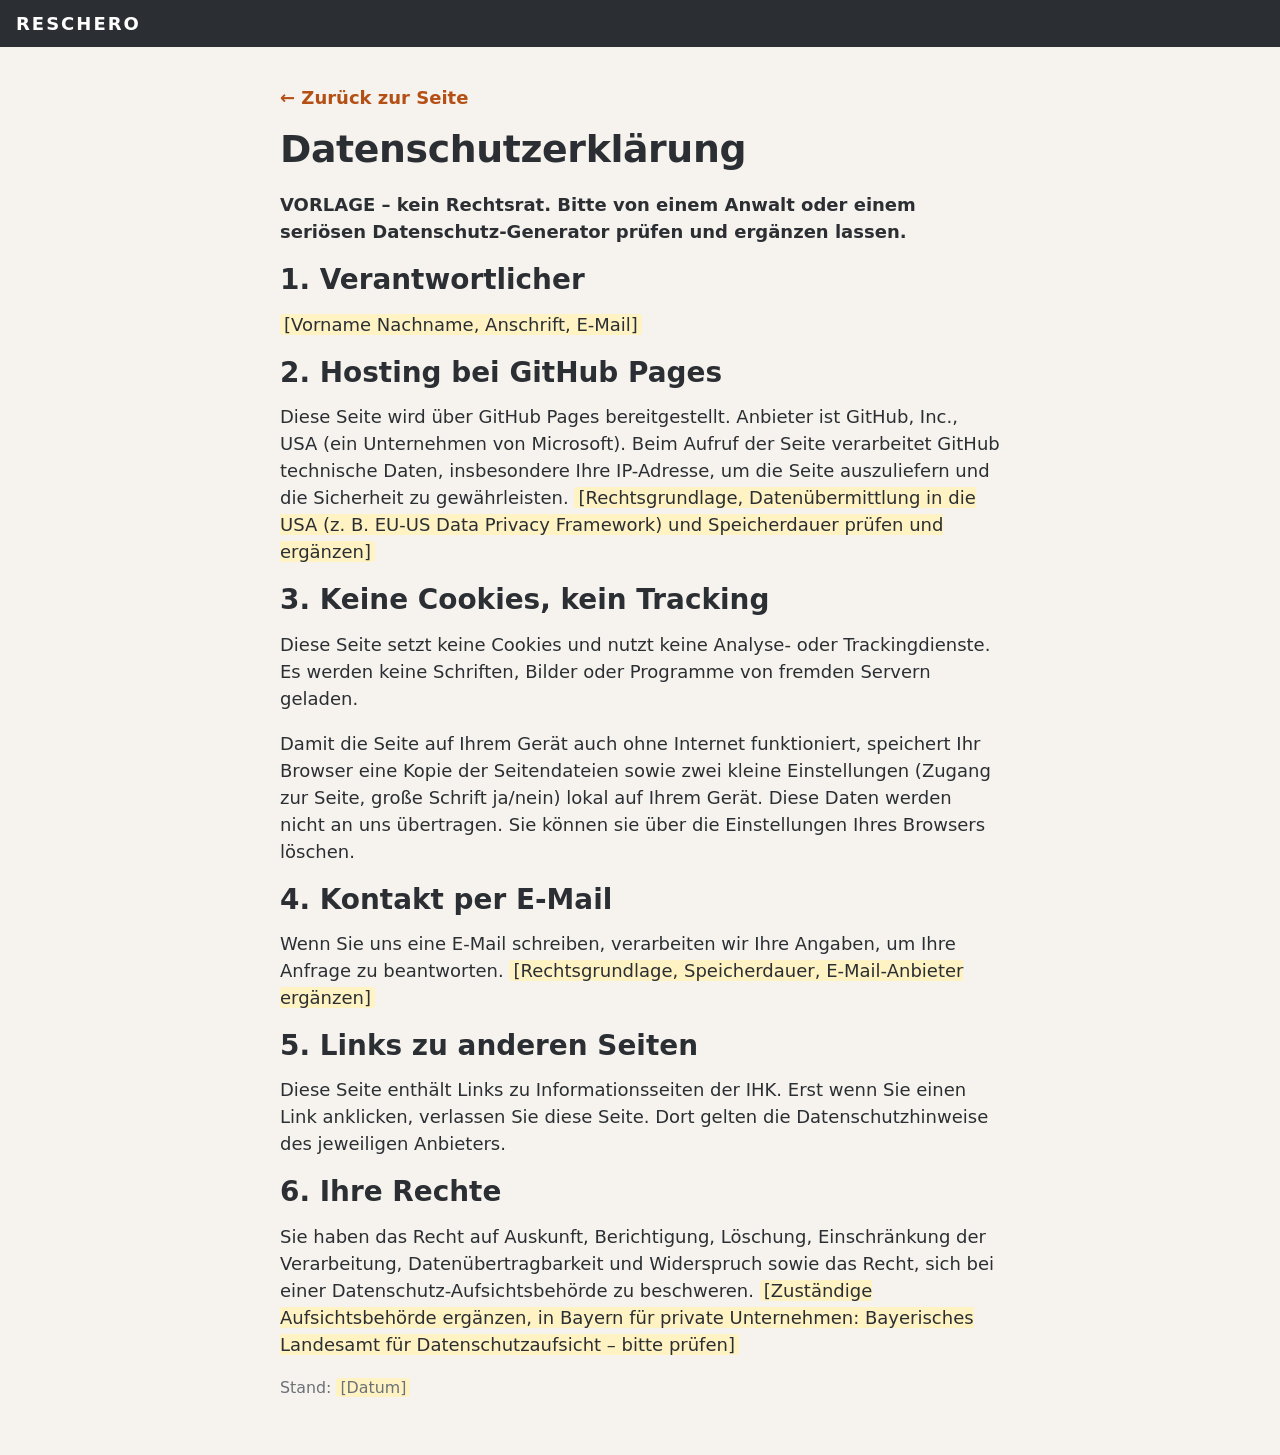
==== datenschutz.html @ 6bfe2f27 "Add files via upload" ====
<!DOCTYPE html>
<html lang="de">
<head>
  <meta charset="utf-8">
  <meta name="viewport" content="width=device-width, initial-scale=1">
  <meta name="robots" content="noindex, nofollow">
  <title>Datenschutz – Reschero</title>
  <link rel="icon" href="favicon.svg" type="image/svg+xml">
  <link rel="stylesheet" href="css/style.css">
</head>
<body class="rechtsseite">
  <header class="kopf"><a href="index.html" class="logo" style="font-weight:800;letter-spacing:2px;color:#fff">RESCHERO</a></header>
  <main>
    <a class="zurueck" href="index.html">← Zurück zur Seite</a>
    <h1>Datenschutzerklärung</h1>
    <p><strong>VORLAGE – kein Rechtsrat. Bitte von einem Anwalt oder einem seriösen Datenschutz-Generator prüfen und ergänzen lassen.</strong></p>

    <h2>1. Verantwortlicher</h2>
    <p><span class="platzhalter">[Vorname Nachname, Anschrift, E-Mail]</span></p>

    <h2>2. Hosting bei GitHub Pages</h2>
    <p>Diese Seite wird über GitHub Pages bereitgestellt. Anbieter ist GitHub, Inc., USA (ein Unternehmen von Microsoft). Beim Aufruf der Seite verarbeitet GitHub technische Daten, insbesondere Ihre IP-Adresse, um die Seite auszuliefern und die Sicherheit zu gewährleisten. <span class="platzhalter">[Rechtsgrundlage, Datenübermittlung in die USA (z. B. EU-US Data Privacy Framework) und Speicherdauer prüfen und ergänzen]</span></p>

    <h2>3. Keine Cookies, kein Tracking</h2>
    <p>Diese Seite setzt keine Cookies und nutzt keine Analyse- oder Trackingdienste. Es werden keine Schriften, Bilder oder Programme von fremden Servern geladen.</p>
    <p>Damit die Seite auf Ihrem Gerät auch ohne Internet funktioniert, speichert Ihr Browser eine Kopie der Seitendateien sowie zwei kleine Einstellungen (Zugang zur Seite, große Schrift ja/nein) lokal auf Ihrem Gerät. Diese Daten werden nicht an uns übertragen. Sie können sie über die Einstellungen Ihres Browsers löschen.</p>

    <h2>4. Kontakt per E-Mail</h2>
    <p>Wenn Sie uns eine E-Mail schreiben, verarbeiten wir Ihre Angaben, um Ihre Anfrage zu beantworten. <span class="platzhalter">[Rechtsgrundlage, Speicherdauer, E-Mail-Anbieter ergänzen]</span></p>

    <h2>5. Links zu anderen Seiten</h2>
    <p>Diese Seite enthält Links zu Informationsseiten der IHK. Erst wenn Sie einen Link anklicken, verlassen Sie diese Seite. Dort gelten die Datenschutzhinweise des jeweiligen Anbieters.</p>

    <h2>6. Ihre Rechte</h2>
    <p>Sie haben das Recht auf Auskunft, Berichtigung, Löschung, Einschränkung der Verarbeitung, Datenübertragbarkeit und Widerspruch sowie das Recht, sich bei einer Datenschutz-Aufsichtsbehörde zu beschweren. <span class="platzhalter">[Zuständige Aufsichtsbehörde ergänzen, in Bayern für private Unternehmen: Bayerisches Landesamt für Datenschutzaufsicht – bitte prüfen]</span></p>

    <p class="hinweis">Stand: <span class="platzhalter">[Datum]</span></p>
  </main>
</body>
</html>
---- css/style.css ----
/* Reschero – Farben und Grundwerte. Farben hier zentral ändern. */
:root {
  --anthrazit: #2B2F33;
  --anthrazit-hell: #4A5057;
  --grau: #6B7177;
  --linie: #DDD7CE;
  --hintergrund: #F6F3EE;
  --weiss: #FFFFFF;
  --orange: #D9631E;
  --orange-dunkel: #B44F15;
  --orange-hell: #FBEADF;
  --gruen: #2F7D4F;
  --gruen-hell: #E3F1E8;
  --vorher: #8A8F94;
  --radius: 14px;
  --schatten: 0 1px 2px rgba(43,47,51,.06), 0 4px 14px rgba(43,47,51,.06);
  --schrift: system-ui, -apple-system, "Segoe UI", Roboto, "Helvetica Neue", Arial, sans-serif;
  font-size: 18px;
}
body.gross { font-size: 22px; }

* { box-sizing: border-box; }
[hidden] { display: none !important; }
html, body { margin: 0; }
body {
  font-family: var(--schrift);
  color: var(--anthrazit);
  background: var(--hintergrund);
  line-height: 1.5;
  -webkit-text-size-adjust: 100%;
}
h1, h2, h3 { line-height: 1.2; margin: 0 0 .5em; }
h1 { font-size: 2.1rem; letter-spacing: -.01em; }
h2 { font-size: 1.55rem; }
h3 { font-size: 1.15rem; }
p { margin: 0 0 1em; }
a { color: var(--orange-dunkel); }
button { font: inherit; }
:focus-visible { outline: 3px solid var(--orange); outline-offset: 2px; }

/* ---------- Gesperrt ---------- */
.gesperrt { min-height: 100vh; display: grid; place-items: center; padding: 24px; text-align: center; }
.gesperrt-box { max-width: 420px; }
.klein { font-size: .85rem; color: var(--grau); }

/* ---------- Kopf ---------- */
.kopf {
  position: sticky; top: 0; z-index: 10;
  display: flex; align-items: center; gap: 16px;
  padding: 10px max(16px, env(safe-area-inset-left));
  background: var(--anthrazit); color: var(--weiss);
}
.logo { display: inline-flex; align-items: center; color: inherit; text-decoration: none; flex-shrink: 0; }
.logo svg { height: 34px; width: auto; display: block; }
.logo-gross svg { height: 56px; margin: 0 auto 24px; color: var(--anthrazit); }
.hauptnav { display: flex; gap: 4px; margin-left: auto; flex-wrap: wrap; justify-content: flex-end; }
.hauptnav a {
  color: var(--weiss); text-decoration: none; padding: 10px 14px; border-radius: 10px;
  font-weight: 600; font-size: .9rem; min-height: 44px; display: inline-flex; align-items: center;
}
.hauptnav a.aktiv { background: var(--anthrazit-hell); }
.hauptnav a.nav-cta { background: var(--orange); }
.messe-knopf {
  background: transparent; color: var(--weiss); border: 2px solid var(--anthrazit-hell);
  border-radius: 10px; min-width: 48px; min-height: 44px; font-weight: 700; cursor: pointer;
}
.messe-knopf[aria-pressed="true"] { background: var(--orange); border-color: var(--orange); }

/* ---------- Layout ---------- */
main { max-width: 1180px; margin: 0 auto; padding: 28px 20px 40px; outline: none; }
.abschnitt { margin: 40px 0; }
.abschnitt:first-child { margin-top: 0; }
.karte { background: var(--weiss); border-radius: var(--radius); box-shadow: var(--schatten); padding: 24px; }
.raster-2 { display: grid; grid-template-columns: 1fr 1fr; gap: 24px; }
.hinweis { color: var(--grau); font-size: .88rem; }

/* ---------- Start ---------- */
.held { padding: 12px 0 8px; }
.held h1 { font-size: 2.6rem; max-width: 18ch; }
.held p.unter { font-size: 1.2rem; max-width: 46ch; color: var(--anthrazit-hell); }
.messe-band {
  display: inline-block; background: var(--orange-hell); color: var(--orange-dunkel);
  border-radius: 999px; padding: 6px 14px; font-weight: 700; font-size: .85rem; margin-bottom: 16px;
}
.knopfreihe { display: flex; gap: 12px; flex-wrap: wrap; margin-top: 20px; }
.knopf {
  display: inline-flex; align-items: center; justify-content: center; gap: 8px;
  min-height: 56px; padding: 0 24px; border-radius: 12px; font-weight: 700;
  text-decoration: none; border: 2px solid var(--anthrazit); color: var(--anthrazit); background: transparent; cursor: pointer;
}
.knopf.voll { background: var(--orange); border-color: var(--orange); color: var(--weiss); }

.kacheln { display: grid; grid-template-columns: repeat(4, 1fr); gap: 16px; }
.kachel {
  display: flex; flex-direction: column; gap: 10px;
  background: var(--weiss); border-radius: var(--radius); box-shadow: var(--schatten);
  padding: 22px; min-height: 190px; text-decoration: none; color: var(--anthrazit);
  border: 2px solid transparent; transition: border-color .15s, transform .15s;
}
.kachel:hover, .kachel:focus-visible { border-color: var(--orange); transform: translateY(-2px); }
.kachel .symbol { width: 52px; height: 52px; border-radius: 12px; background: var(--orange-hell); color: var(--orange-dunkel); display: grid; place-items: center; }
.kachel .symbol svg { width: 30px; height: 30px; }
.kachel h3 { margin: 4px 0 0; font-size: 1.2rem; }
.kachel .unter { font-size: .8rem; color: var(--grau); font-weight: 600; margin-top: -6px; }
.kachel p { margin: 0; font-size: .92rem; color: var(--anthrazit-hell); }
.kachel .pfeil { margin-top: auto; font-weight: 700; color: var(--orange-dunkel); font-size: .9rem; }

.teaser { display: grid; grid-template-columns: repeat(3, 1fr); gap: 16px; }
.teaser .karte h3 { margin-bottom: .4em; }

/* ---------- Bereich ---------- */
.zurueck { display: inline-flex; align-items: center; min-height: 44px; font-weight: 700; text-decoration: none; margin-bottom: 8px; }
.bereich-kopf { display: flex; gap: 18px; align-items: center; margin-bottom: 8px; }
.bereich-kopf .symbol { width: 68px; height: 68px; border-radius: 16px; background: var(--orange); color: var(--weiss); display: grid; place-items: center; flex-shrink: 0; }
.bereich-kopf .symbol svg { width: 40px; height: 40px; }
.bereich-kopf h1 { margin: 0; }
.sprungleiste { display: flex; gap: 8px; overflow-x: auto; padding: 12px 0; margin: 8px 0 0; position: sticky; top: 64px; background: var(--hintergrund); z-index: 5; }
.sprungleiste button { flex-shrink: 0; min-height: 44px; padding: 0 16px; border-radius: 999px; border: 2px solid var(--linie); background: var(--weiss); font-weight: 600; cursor: pointer; color: var(--anthrazit); }
.sprungleiste button:hover { border-color: var(--orange); }

.vergleich { display: grid; grid-template-columns: 1fr 1fr; gap: 24px; align-items: start; }
.spalte-titel { display: flex; align-items: center; gap: 10px; margin-bottom: 14px; }
.spalte-titel .punkt { width: 14px; height: 14px; border-radius: 50%; }
.ablauf { list-style: none; margin: 0; padding: 0; counter-reset: s; }
.ablauf li { position: relative; padding: 12px 14px 12px 56px; margin-bottom: 10px; border-radius: 12px; background: var(--hintergrund); counter-increment: s; }
.ablauf li::before { content: counter(s); position: absolute; left: 12px; top: 10px; width: 32px; height: 32px; border-radius: 50%; background: var(--vorher); color: var(--weiss); font-weight: 700; display: grid; place-items: center; font-size: .9rem; }
.ablauf.neu li { padding-top: 34px; border-left: 6px solid var(--gruen); background: var(--gruen-hell); }
.ablauf.neu li.mensch { border-left-color: var(--orange); background: var(--orange-hell); }
.ablauf.neu li::before { background: var(--gruen); top: 10px; }
.ablauf.neu li.mensch::before { background: var(--orange); }
.ablauf.neu li:not(:last-child)::after { content: ""; position: absolute; left: 27px; bottom: -11px; width: 2px; height: 12px; background: var(--linie); }
.marke { position: absolute; left: 56px; top: 10px; font-size: .72rem; font-weight: 800; letter-spacing: .06em; text-transform: uppercase; color: var(--gruen); }
li.mensch .marke { color: var(--orange-dunkel); }
.probleme { display: flex; flex-wrap: wrap; gap: 8px; margin-top: 8px; }
.probleme span { background: #F3E4E0; color: #8A2F1B; border-radius: 999px; padding: 6px 12px; font-size: .85rem; font-weight: 600; }
.merksatz { margin-top: 16px; padding: 14px 16px; border-radius: 12px; background: var(--anthrazit); color: var(--weiss); font-weight: 600; }
.legende { display: flex; gap: 16px; flex-wrap: wrap; font-size: .85rem; margin-bottom: 12px; color: var(--anthrazit-hell); }
.legende span::before { content: ""; display: inline-block; width: 12px; height: 12px; border-radius: 3px; margin-right: 6px; vertical-align: -1px; background: var(--gruen); }
.legende span.m::before { background: var(--orange); }

.optionen { display: grid; grid-template-columns: repeat(4, 1fr); gap: 16px; }
.option { background: var(--weiss); border-radius: var(--radius); box-shadow: var(--schatten); padding: 20px; border-top: 5px solid var(--orange); }
.option h3 { font-size: 1.05rem; }
.option p { margin: 0; font-size: .92rem; color: var(--anthrazit-hell); }

.tabelle-wrap { overflow-x: auto; }
table { width: 100%; border-collapse: collapse; font-size: .95rem; }
th, td { text-align: left; padding: 10px 12px; border-bottom: 1px solid var(--linie); vertical-align: top; }
th { font-size: .78rem; text-transform: uppercase; letter-spacing: .05em; color: var(--grau); }
td.zahl, th.zahl { text-align: right; white-space: nowrap; font-variant-numeric: tabular-nums; }
tr.summe td { font-weight: 700; border-bottom: none; }
tr.summe.letzte td { font-size: 1.1rem; border-top: 2px solid var(--anthrazit); }
.beispiel-marke { display: inline-block; background: var(--hintergrund); border: 1px dashed var(--grau); color: var(--grau); border-radius: 6px; padding: 2px 8px; font-size: .75rem; font-weight: 700; text-transform: uppercase; letter-spacing: .05em; }

.balken-box { display: grid; gap: 14px; margin: 12px 0 4px; }
.balken-zeile { display: grid; grid-template-columns: 90px 1fr; gap: 12px; align-items: center; }
.balken-zeile .lbl { font-weight: 700; font-size: .9rem; }
.balken { height: 44px; border-radius: 8px; display: flex; align-items: center; padding: 0 12px; color: var(--weiss); font-weight: 800; white-space: nowrap; min-width: 92px; }
.balken.vorher { background: var(--vorher); }
.balken.nachher { background: var(--gruen); }
.ersparnis { font-size: 1.25rem; font-weight: 800; margin: 14px 0 6px; }
.ersparnis b { color: var(--gruen); }
.annahme { display: inline-block; background: var(--orange-hell); color: var(--orange-dunkel); font-weight: 700; padding: 6px 12px; border-radius: 8px; font-size: .88rem; margin-bottom: 8px; }

.infokasten { border-left: 6px solid var(--anthrazit); }
.infokasten .quellen { font-size: .85rem; color: var(--grau); margin: 0; }

/* ---------- Rechner ---------- */
.regler { margin-bottom: 26px; }
.regler label { display: flex; justify-content: space-between; align-items: baseline; font-weight: 700; margin-bottom: 8px; gap: 12px; }
.regler output { font-size: 1.6rem; font-weight: 800; color: var(--orange-dunkel); font-variant-numeric: tabular-nums; }
input[type=range] { width: 100%; height: 44px; accent-color: var(--orange); cursor: pointer; }
.ergebnisse { display: grid; grid-template-columns: 1fr 1fr; gap: 14px; }
.ergebnis { background: var(--hintergrund); border-radius: 12px; padding: 16px; }
.ergebnis .wert { font-size: 2rem; font-weight: 800; font-variant-numeric: tabular-nums; line-height: 1.1; }
.ergebnis .was { font-size: .85rem; color: var(--grau); font-weight: 600; }
.ergebnis.haupt { background: var(--gruen-hell); }
.ergebnis.haupt .wert { color: var(--gruen); }
.ergebnis-titel { font-size: .8rem; text-transform: uppercase; letter-spacing: .05em; font-weight: 800; color: var(--grau); margin: 18px 0 8px; grid-column: 1 / -1; }
details { margin-top: 18px; background: var(--hintergrund); border-radius: 12px; padding: 4px 16px; }
summary { cursor: pointer; font-weight: 700; min-height: 44px; display: flex; align-items: center; }
details ul { margin: 0 0 14px; padding-left: 20px; font-size: .92rem; }

/* ---------- Arbeitsweise ---------- */
.schritte4 { display: grid; grid-template-columns: repeat(4, 1fr); gap: 16px; counter-reset: a; }
.schritt { background: var(--weiss); border-radius: var(--radius); box-shadow: var(--schatten); padding: 22px; position: relative; counter-increment: a; }
.schritt::before { content: counter(a); display: grid; place-items: center; width: 44px; height: 44px; border-radius: 50%; background: var(--orange); color: var(--weiss); font-weight: 800; font-size: 1.2rem; margin-bottom: 12px; }
.schritt p { margin: 0; font-size: .95rem; color: var(--anthrazit-hell); }
.versprechen { display: grid; grid-template-columns: repeat(4, 1fr); gap: 16px; }
.versprechen div { border-top: 4px solid var(--gruen); padding-top: 12px; }
.versprechen p { font-size: .92rem; color: var(--anthrazit-hell); margin: 0; }

/* ---------- Kontakt ---------- */
.kontakt-box { display: grid; grid-template-columns: 1.3fr 1fr; gap: 24px; align-items: stretch; }
.kontakt-box .karte.dunkel { background: var(--anthrazit); color: var(--weiss); }
.kontakt-box .karte.dunkel p { color: #E4E1DC; }
.mail-knopf { display: flex; align-items: center; gap: 14px; min-height: 72px; padding: 0 22px; border-radius: 14px; background: var(--orange); color: var(--weiss); text-decoration: none; font-weight: 800; font-size: 1.1rem; margin-top: 18px; word-break: break-all; }
.mail-knopf svg { width: 32px; height: 32px; flex-shrink: 0; }
.qr { background: var(--weiss); padding: 16px; border-radius: 12px; display: inline-block; }
.qr svg, .qr img { display: block; width: 100%; max-width: 260px; height: auto; }
.qr-karte { text-align: center; }

/* ---------- Fuß ---------- */
.fuss { border-top: 1px solid var(--linie); padding: 24px 20px 40px; text-align: center; font-size: .8rem; color: var(--grau); }
.fuss p { margin: 0 0 6px; }

/* ---------- Rechtsseiten ---------- */
.rechtsseite main { max-width: 760px; }
.platzhalter { background: #FFF3C4; padding: 0 4px; border-radius: 3px; }


/* ---------- Eingabemaske (Handy-Vorführung) ---------- */
.maske-bereich { display: grid; grid-template-columns: 1fr 400px; gap: 32px; align-items: start; }
.maske-text { padding-top: 8px; }
.klein-ablauf li { font-size: .92rem; }
.handy { justify-self: center; width: 100%; max-width: 400px; }
.handy-rahmen { background: var(--anthrazit); border-radius: 40px; padding: 14px; box-shadow: 0 20px 50px rgba(43,47,51,.25); }
.handy-kopf { display: flex; justify-content: space-between; align-items: center; color: var(--weiss); padding: 10px 14px 12px; }
.handy-titel { font-weight: 800; font-size: 1.05rem; }
.handy-wer { font-size: .78rem; background: var(--anthrazit-hell); padding: 4px 10px; border-radius: 999px; }
.handy-inhalt, .handy-fertig { background: var(--hintergrund); border-radius: 28px; padding: 16px; min-height: 520px; }
.m-beispiel { text-align: center; font-size: .72rem; font-weight: 700; color: var(--grau); text-transform: uppercase; letter-spacing: .05em; margin-bottom: 12px; }
.m-feld { margin-bottom: 14px; }
.m-label { display: block; font-size: .8rem; font-weight: 700; color: var(--anthrazit-hell); margin-bottom: 6px; }
.m-eingabe { width: 100%; min-height: 50px; border: 2px solid var(--linie); border-radius: 12px; background: var(--weiss); padding: 10px 12px; font: inherit; font-size: 1rem; color: var(--anthrazit); }
textarea.m-eingabe { min-height: 70px; resize: vertical; }
.m-eingabe:focus { border-color: var(--orange); outline: none; }
.m-zwei { display: grid; grid-template-columns: 1fr auto 1fr; gap: 8px; align-items: center; font-size: .85rem; color: var(--grau); }
.m-zahl { display: grid; grid-template-columns: 50px 1fr auto 50px; gap: 8px; align-items: center; }
.m-zahl input { text-align: center; font-weight: 700; }
.m-zahl span { font-size: .85rem; color: var(--grau); }
.m-minus, .m-plus { height: 50px; border-radius: 12px; border: 2px solid var(--linie); background: var(--weiss); font-size: 1.4rem; font-weight: 700; cursor: pointer; color: var(--anthrazit); }
.m-chips { display: flex; flex-wrap: wrap; gap: 8px; }
.m-chip { min-height: 44px; padding: 0 14px; border-radius: 999px; border: 2px solid var(--linie); background: var(--weiss); font-weight: 600; font-size: .9rem; cursor: pointer; color: var(--anthrazit); }
.m-chip.an { background: var(--anthrazit); border-color: var(--anthrazit); color: var(--weiss); }
.m-foto { width: 100%; min-height: 64px; border: 2px dashed var(--grau); border-radius: 12px; background: var(--weiss); display: flex; align-items: center; justify-content: center; gap: 10px; font-weight: 700; cursor: pointer; color: var(--anthrazit); }
.m-kamera svg, .m-foto-mini svg { width: 26px; height: 26px; }
.m-fotos { display: flex; gap: 8px; margin-top: 8px; }
.m-foto-mini { width: 64px; height: 64px; border-radius: 10px; background: #D8D2C8; display: grid; place-items: center; color: var(--anthrazit-hell); }
.m-material { background: var(--weiss); border: 2px solid var(--linie); border-radius: 12px; padding: 4px 12px; }
.m-mat-zeile { display: flex; justify-content: space-between; gap: 8px; padding: 10px 0; border-bottom: 1px solid var(--linie); font-size: .92rem; }
.m-mat-zeile .m-eingabe { min-height: 42px; }
.m-mat-zeile .m-menge { max-width: 100px; }
.m-plus-zeile { width: 100%; min-height: 44px; background: none; border: none; color: var(--orange-dunkel); font-weight: 700; cursor: pointer; }
.m-modus { display: grid; grid-template-columns: 1fr 1fr; background: var(--linie); border-radius: 12px; padding: 4px; gap: 4px; }
.m-modus-knopf { min-height: 46px; border: none; border-radius: 9px; background: transparent; font-weight: 700; cursor: pointer; color: var(--anthrazit); }
.m-modus-knopf.an { background: var(--weiss); box-shadow: var(--schatten); }
.m-regler { display: grid; grid-template-columns: 1fr auto; gap: 12px; align-items: center; }
.m-regler output { font-weight: 800; font-size: 1.2rem; color: var(--orange-dunkel); min-width: 56px; text-align: right; }
.m-schalter { width: 100%; min-height: 54px; display: flex; justify-content: space-between; align-items: center; border: 2px solid var(--linie); border-radius: 12px; background: var(--weiss); padding: 0 12px; font-weight: 700; cursor: pointer; color: var(--anthrazit); }
.m-schalter i { width: 50px; height: 30px; border-radius: 999px; background: var(--linie); position: relative; transition: background .15s; }
.m-schalter i::after { content: ""; position: absolute; top: 3px; left: 3px; width: 24px; height: 24px; border-radius: 50%; background: var(--weiss); transition: left .15s; box-shadow: 0 1px 3px rgba(0,0,0,.2); }
.m-schalter.an i { background: var(--gruen); }
.m-schalter.an i::after { left: 23px; }
.m-info { background: var(--gruen-hell); color: var(--gruen); font-weight: 700; border-radius: 12px; padding: 12px; font-size: .9rem; }
.m-plan { background: var(--weiss); border-radius: 12px; padding: 14px; margin-bottom: 10px; border-left: 6px solid var(--orange); font-size: .95rem; }
.m-plan-zeit { font-weight: 800; color: var(--orange-dunkel); }
.m-plan-hinweis { font-size: .82rem; color: var(--grau); margin: 4px 0 10px; }
.m-plan-knoepfe { display: flex; gap: 8px; }
.m-speichern { width: 100%; min-height: 60px; border: none; border-radius: 14px; background: var(--orange); color: var(--weiss); font-weight: 800; font-size: 1.1rem; cursor: pointer; margin-top: 6px; }
.handy-fertig { text-align: left; }
.m-haken { width: 72px; height: 72px; border-radius: 50%; background: var(--gruen); color: var(--weiss); display: grid; place-items: center; font-size: 2.4rem; margin: 20px auto 16px; }
.handy-fertig ul { list-style: none; padding: 0; margin: 0 0 16px; }
.handy-fertig li { padding: 10px 12px; border-radius: 10px; margin-bottom: 8px; background: var(--gruen-hell); border-left: 5px solid var(--gruen); font-size: .9rem; }
.handy-fertig li.mensch { background: var(--orange-hell); border-left-color: var(--orange); }
.m-nochmal { width: 100%; min-height: 52px; border-radius: 12px; border: 2px solid var(--anthrazit); background: none; font-weight: 700; cursor: pointer; color: var(--anthrazit); }
@media (max-width: 1024px) { .maske-bereich { grid-template-columns: 1fr; } .maske-text .ablauf { display: none; } }
@media (max-width: 720px) {
  .handy-rahmen { border-radius: 28px; padding: 8px; }
  .handy-inhalt, .handy-fertig { border-radius: 22px; padding: 12px; min-height: 0; }
}

/* ---------- Tablet ---------- */
@media (max-width: 1024px) {
  .kacheln { grid-template-columns: repeat(2, 1fr); }
  .optionen, .schritte4, .versprechen { grid-template-columns: repeat(2, 1fr); }
}
/* ---------- Handy ---------- */
@media (max-width: 720px) {
  :root { font-size: 17px; }
  body.gross { font-size: 20px; }
  h1, .held h1 { font-size: 1.9rem; }
  main { padding: 20px 14px 32px; }
  .kopf { flex-wrap: wrap; gap: 8px; padding: 8px 12px; }
  .logo svg { height: 28px; }
  .messe-knopf { margin-left: auto; }
  .hauptnav { order: 3; width: 100%; margin: 0; justify-content: space-between; flex-wrap: nowrap; }
  .hauptnav a { padding: 8px 6px; font-size: .8rem; flex: 1 1 auto; justify-content: center; white-space: nowrap; }
  .sprungleiste { top: 104px; }
  .vergleich, .raster-2, .teaser, .kontakt-box, .ergebnisse { grid-template-columns: 1fr; }
  .kacheln { grid-template-columns: 1fr 1fr; gap: 12px; }
  .kachel { padding: 16px; min-height: 0; }
  .kachel p { display: none; }
  .kachel h3 { font-size: 1.02rem; }
  .optionen, .schritte4, .versprechen { grid-template-columns: 1fr; }
  .karte { padding: 18px; }
  .knopf { width: 100%; }
  table { font-size: .85rem; }
  th, td { padding: 8px 6px; }
}
@media print {
  .kopf, .sprungleiste, .fuss, .messe-knopf { display: none; }
}
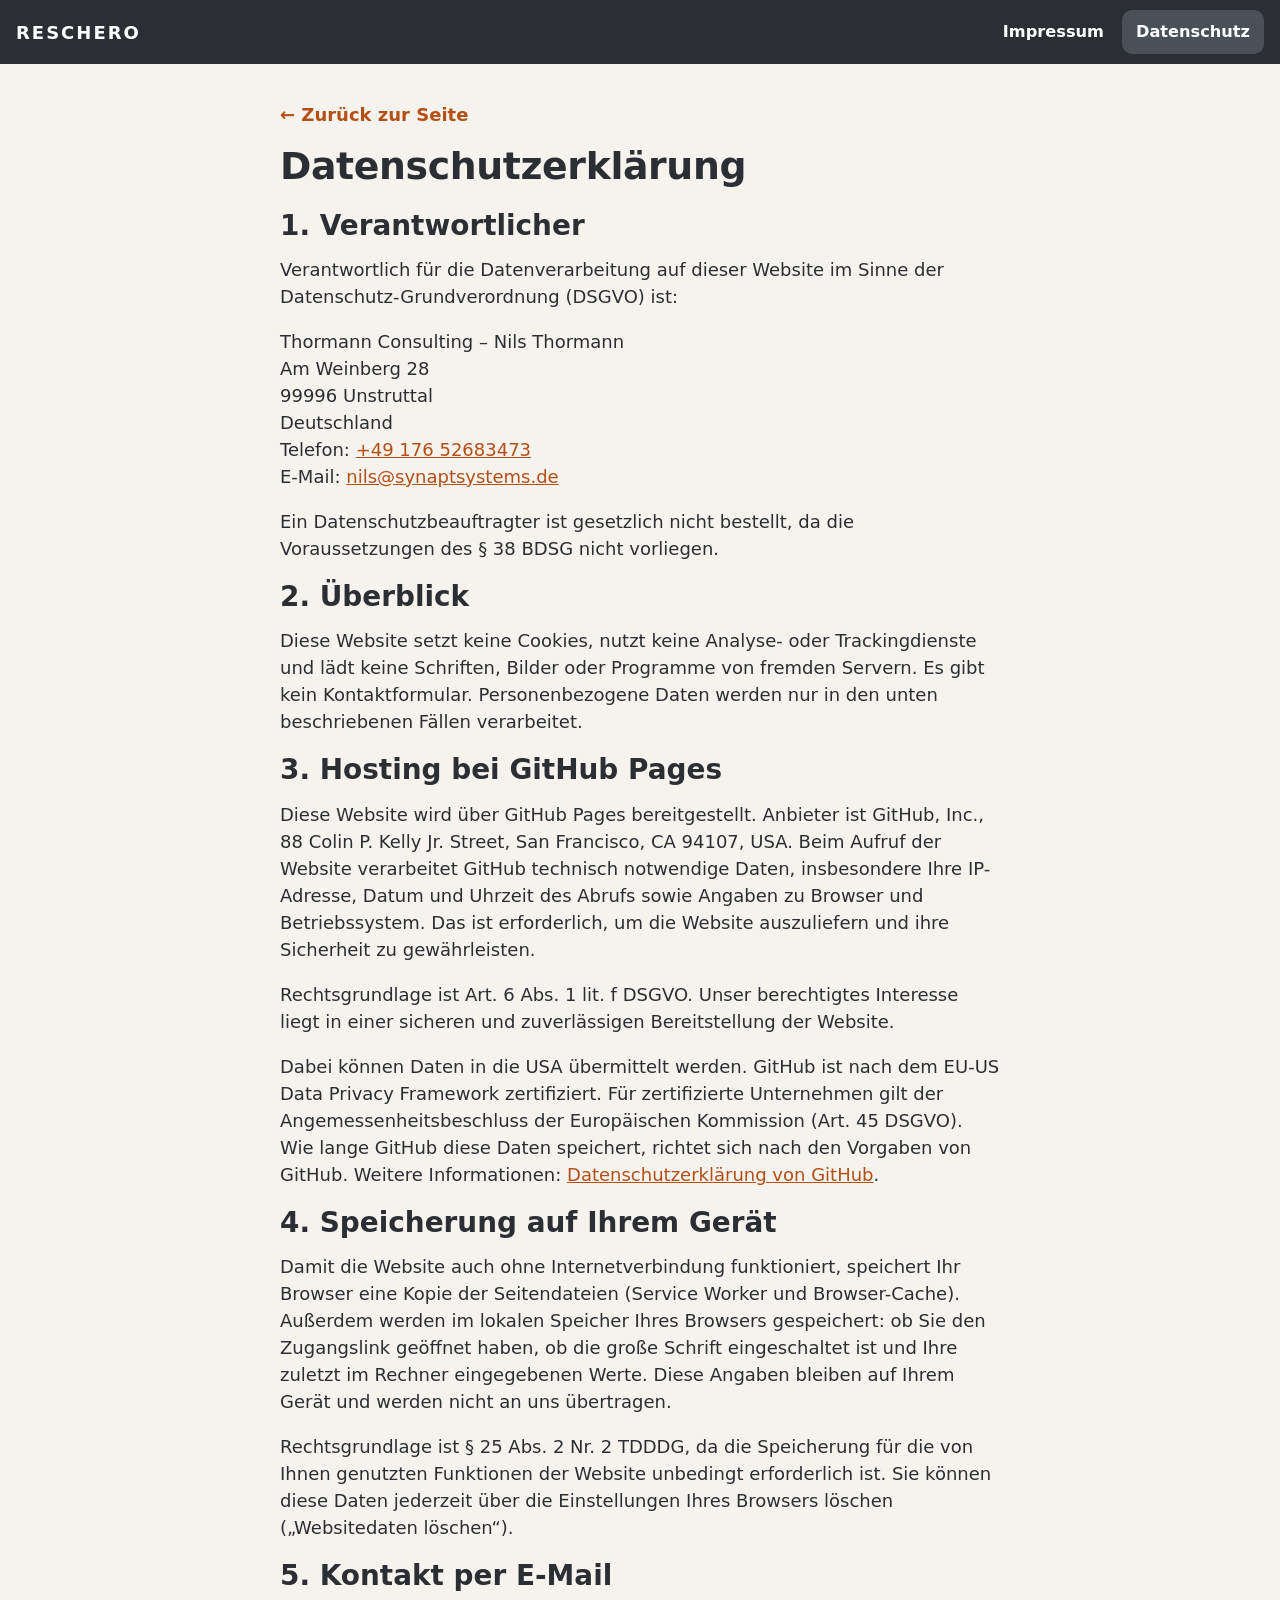
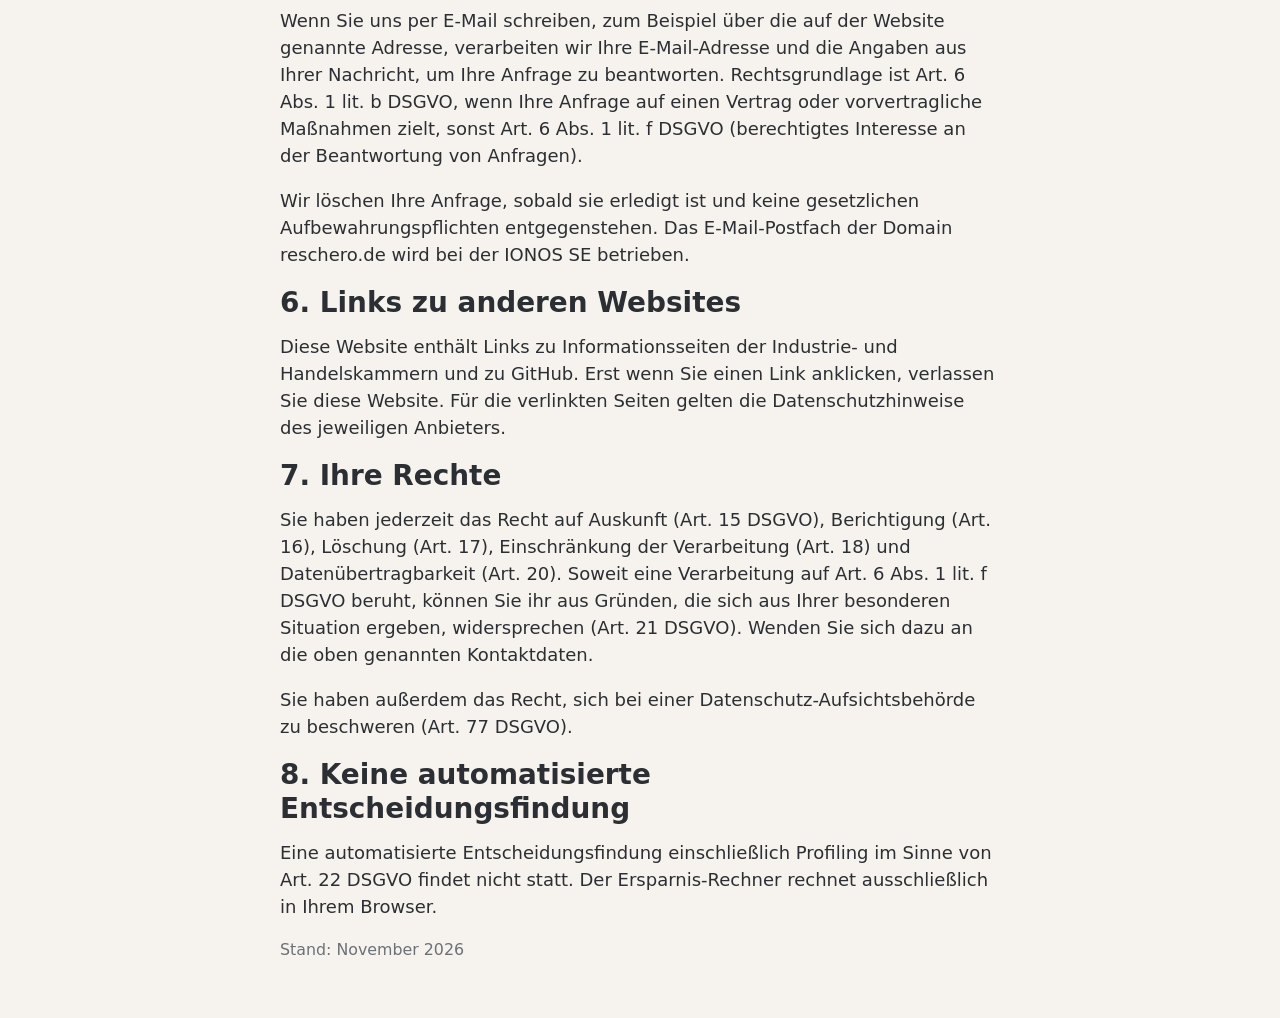
==== commit 8a2341e7: "Add files via upload" ====
--- a/datenschutz.html
+++ b/datenschutz.html
@@ -9,32 +9,49 @@
   <link rel="stylesheet" href="css/style.css">
 </head>
 <body class="rechtsseite">
-  <header class="kopf"><a href="index.html" class="logo" style="font-weight:800;letter-spacing:2px;color:#fff">RESCHERO</a></header>
+  <header class="kopf"><a href="index.html" class="logo" style="font-weight:800;letter-spacing:2px;color:#fff">RESCHERO</a>
+    <nav class="hauptnav"><a href="impressum.html">Impressum</a><a href="datenschutz.html" class="aktiv">Datenschutz</a></nav></header>
   <main>
     <a class="zurueck" href="index.html">← Zurück zur Seite</a>
     <h1>Datenschutzerklärung</h1>
-    <p><strong>VORLAGE – kein Rechtsrat. Bitte von einem Anwalt oder einem seriösen Datenschutz-Generator prüfen und ergänzen lassen.</strong></p>
 
     <h2>1. Verantwortlicher</h2>
-    <p><span class="platzhalter">[Vorname Nachname, Anschrift, E-Mail]</span></p>
+    <p>Verantwortlich für die Datenverarbeitung auf dieser Website im Sinne der Datenschutz-Grundverordnung (DSGVO) ist:</p>
+    <p>Thormann Consulting – Nils Thormann<br>
+      Am Weinberg 28<br>
+      99996 Unstruttal<br>
+      Deutschland<br>
+      Telefon: <a href="tel:+4917652683473">+49 176 52683473</a><br>
+      E-Mail: <a href="mailto:nils@synaptsystems.de">nils@synaptsystems.de</a></p>
+    <p>Ein Datenschutzbeauftragter ist gesetzlich nicht bestellt, da die Voraussetzungen des § 38 BDSG nicht vorliegen.</p>
 
-    <h2>2. Hosting bei GitHub Pages</h2>
-    <p>Diese Seite wird über GitHub Pages bereitgestellt. Anbieter ist GitHub, Inc., USA (ein Unternehmen von Microsoft). Beim Aufruf der Seite verarbeitet GitHub technische Daten, insbesondere Ihre IP-Adresse, um die Seite auszuliefern und die Sicherheit zu gewährleisten. <span class="platzhalter">[Rechtsgrundlage, Datenübermittlung in die USA (z. B. EU-US Data Privacy Framework) und Speicherdauer prüfen und ergänzen]</span></p>
+    <h2>2. Überblick</h2>
+    <p>Diese Website setzt keine Cookies, nutzt keine Analyse- oder Trackingdienste und lädt keine Schriften, Bilder oder Programme von fremden Servern. Es gibt kein Kontaktformular. Personenbezogene Daten werden nur in den unten beschriebenen Fällen verarbeitet.</p>
 
-    <h2>3. Keine Cookies, kein Tracking</h2>
-    <p>Diese Seite setzt keine Cookies und nutzt keine Analyse- oder Trackingdienste. Es werden keine Schriften, Bilder oder Programme von fremden Servern geladen.</p>
-    <p>Damit die Seite auf Ihrem Gerät auch ohne Internet funktioniert, speichert Ihr Browser eine Kopie der Seitendateien sowie zwei kleine Einstellungen (Zugang zur Seite, große Schrift ja/nein) lokal auf Ihrem Gerät. Diese Daten werden nicht an uns übertragen. Sie können sie über die Einstellungen Ihres Browsers löschen.</p>
+    <h2>3. Hosting bei GitHub Pages</h2>
+    <p>Diese Website wird über GitHub Pages bereitgestellt. Anbieter ist GitHub, Inc., 88 Colin P. Kelly Jr. Street, San Francisco, CA 94107, USA. Beim Aufruf der Website verarbeitet GitHub technisch notwendige Daten, insbesondere Ihre IP-Adresse, Datum und Uhrzeit des Abrufs sowie Angaben zu Browser und Betriebssystem. Das ist erforderlich, um die Website auszuliefern und ihre Sicherheit zu gewährleisten.</p>
+    <p>Rechtsgrundlage ist Art. 6 Abs. 1 lit. f DSGVO. Unser berechtigtes Interesse liegt in einer sicheren und zuverlässigen Bereitstellung der Website.</p>
+    <p>Dabei können Daten in die USA übermittelt werden. GitHub ist nach dem EU-US Data Privacy Framework zertifiziert. Für zertifizierte Unternehmen gilt der Angemessenheitsbeschluss der Europäischen Kommission (Art. 45 DSGVO). Wie lange GitHub diese Daten speichert, richtet sich nach den Vorgaben von GitHub. Weitere Informationen: <a href="https://docs.github.com/de/site-policy/privacy-policies/github-general-privacy-statement" target="_blank" rel="noopener">Datenschutzerklärung von GitHub</a>.</p>
 
-    <h2>4. Kontakt per E-Mail</h2>
-    <p>Wenn Sie uns eine E-Mail schreiben, verarbeiten wir Ihre Angaben, um Ihre Anfrage zu beantworten. <span class="platzhalter">[Rechtsgrundlage, Speicherdauer, E-Mail-Anbieter ergänzen]</span></p>
+    <h2>4. Speicherung auf Ihrem Gerät</h2>
+    <p>Damit die Website auch ohne Internetverbindung funktioniert, speichert Ihr Browser eine Kopie der Seitendateien (Service Worker und Browser-Cache). Außerdem werden im lokalen Speicher Ihres Browsers gespeichert: ob Sie den Zugangslink geöffnet haben, ob die große Schrift eingeschaltet ist und Ihre zuletzt im Rechner eingegebenen Werte. Diese Angaben bleiben auf Ihrem Gerät und werden nicht an uns übertragen.</p>
+    <p>Rechtsgrundlage ist § 25 Abs. 2 Nr. 2 TDDDG, da die Speicherung für die von Ihnen genutzten Funktionen der Website unbedingt erforderlich ist. Sie können diese Daten jederzeit über die Einstellungen Ihres Browsers löschen („Websitedaten löschen“).</p>
 
-    <h2>5. Links zu anderen Seiten</h2>
-    <p>Diese Seite enthält Links zu Informationsseiten der IHK. Erst wenn Sie einen Link anklicken, verlassen Sie diese Seite. Dort gelten die Datenschutzhinweise des jeweiligen Anbieters.</p>
+    <h2>5. Kontakt per E-Mail</h2>
+    <p>Wenn Sie uns per E-Mail schreiben, zum Beispiel über die auf der Website genannte Adresse, verarbeiten wir Ihre E-Mail-Adresse und die Angaben aus Ihrer Nachricht, um Ihre Anfrage zu beantworten. Rechtsgrundlage ist Art. 6 Abs. 1 lit. b DSGVO, wenn Ihre Anfrage auf einen Vertrag oder vorvertragliche Maßnahmen zielt, sonst Art. 6 Abs. 1 lit. f DSGVO (berechtigtes Interesse an der Beantwortung von Anfragen).</p>
+    <p>Wir löschen Ihre Anfrage, sobald sie erledigt ist und keine gesetzlichen Aufbewahrungspflichten entgegenstehen. Das E-Mail-Postfach der Domain reschero.de wird bei der IONOS SE betrieben.</p>
 
-    <h2>6. Ihre Rechte</h2>
-    <p>Sie haben das Recht auf Auskunft, Berichtigung, Löschung, Einschränkung der Verarbeitung, Datenübertragbarkeit und Widerspruch sowie das Recht, sich bei einer Datenschutz-Aufsichtsbehörde zu beschweren. <span class="platzhalter">[Zuständige Aufsichtsbehörde ergänzen, in Bayern für private Unternehmen: Bayerisches Landesamt für Datenschutzaufsicht – bitte prüfen]</span></p>
+    <h2>6. Links zu anderen Websites</h2>
+    <p>Diese Website enthält Links zu Informationsseiten der Industrie- und Handelskammern und zu GitHub. Erst wenn Sie einen Link anklicken, verlassen Sie diese Website. Für die verlinkten Seiten gelten die Datenschutzhinweise des jeweiligen Anbieters.</p>
 
-    <p class="hinweis">Stand: <span class="platzhalter">[Datum]</span></p>
+    <h2>7. Ihre Rechte</h2>
+    <p>Sie haben jederzeit das Recht auf Auskunft (Art. 15 DSGVO), Berichtigung (Art. 16), Löschung (Art. 17), Einschränkung der Verarbeitung (Art. 18) und Datenübertragbarkeit (Art. 20). Soweit eine Verarbeitung auf Art. 6 Abs. 1 lit. f DSGVO beruht, können Sie ihr aus Gründen, die sich aus Ihrer besonderen Situation ergeben, widersprechen (Art. 21 DSGVO). Wenden Sie sich dazu an die oben genannten Kontaktdaten.</p>
+    <p>Sie haben außerdem das Recht, sich bei einer Datenschutz-Aufsichtsbehörde zu beschweren (Art. 77 DSGVO).</p>
+
+    <h2>8. Keine automatisierte Entscheidungsfindung</h2>
+    <p>Eine automatisierte Entscheidungsfindung einschließlich Profiling im Sinne von Art. 22 DSGVO findet nicht statt. Der Ersparnis-Rechner rechnet ausschließlich in Ihrem Browser.</p>
+
+    <p class="hinweis">Stand: November 2026</p>
   </main>
 </body>
 </html>
--- a/css/style.css
+++ b/css/style.css
@@ -270,6 +270,41 @@
   .handy-inhalt, .handy-fertig { border-radius: 22px; padding: 12px; min-height: 0; }
 }
 
+
+/* ---------- Rechner nach Gewerk ---------- */
+.schrittleiste { list-style: none; display: flex; gap: 8px; padding: 0; margin: 0 0 8px; flex-wrap: wrap; }
+.schrittleiste li { display: flex; align-items: center; gap: 8px; font-weight: 700; color: var(--grau); font-size: .9rem; padding: 6px 14px 6px 6px; border-radius: 999px; background: var(--weiss); border: 2px solid var(--linie); }
+.schrittleiste li span { width: 28px; height: 28px; border-radius: 50%; display: grid; place-items: center; background: var(--linie); color: var(--anthrazit); }
+.schrittleiste li.aktiv { border-color: var(--orange); color: var(--anthrazit); }
+.schrittleiste li.aktiv span { background: var(--orange); color: var(--weiss); }
+.schrittleiste li.fertig span { background: var(--gruen); color: var(--weiss); }
+button.kachel { font: inherit; text-align: left; cursor: pointer; }
+.gewerke .kachel { min-height: 150px; justify-content: center; }
+.kachel.gewaehlt { border-color: var(--orange); }
+.vorschau .wert { font-size: 2.6rem; }
+.gruen { color: var(--gruen); }
+.ergebnis-kopf { border-left: 8px solid var(--gruen); }
+.prozesse { display: grid; gap: 10px; }
+.prozess { background: var(--weiss); border-radius: 12px; box-shadow: var(--schatten); padding: 0; margin: 0; }
+.prozess summary { display: grid; grid-template-columns: 40px minmax(160px, 1.2fr) 2fr auto; gap: 14px; align-items: center; padding: 12px 16px; min-height: 64px; list-style: none; }
+.prozess summary::-webkit-details-marker { display: none; }
+.p-rang { width: 34px; height: 34px; border-radius: 50%; background: var(--linie); display: grid; place-items: center; font-weight: 800; }
+.prozess.top .p-rang { background: var(--orange); color: var(--weiss); }
+.p-name { font-weight: 700; }
+.p-name em { display: block; font-style: normal; font-size: .75rem; color: var(--orange-dunkel); text-transform: uppercase; letter-spacing: .04em; }
+.p-balken { height: 18px; background: var(--hintergrund); border-radius: 6px; overflow: hidden; }
+.p-balken i { display: block; height: 100%; background: var(--gruen); border-radius: 6px; }
+.p-wert { font-weight: 800; color: var(--gruen); white-space: nowrap; font-variant-numeric: tabular-nums; min-width: 90px; text-align: right; }
+.p-details { padding: 4px 16px 18px 70px; }
+.p-details table { max-width: 420px; margin-bottom: 8px; }
+.prozess[open] summary { border-bottom: 1px solid var(--linie); }
+@media (max-width: 720px) {
+  .prozess summary { grid-template-columns: 34px 1fr auto; gap: 10px; }
+  .p-balken { grid-column: 2 / 4; grid-row: 2; }
+  .p-details { padding: 4px 14px 16px; }
+  .gewerke .kachel { min-height: 120px; }
+}
+
 /* ---------- Tablet ---------- */
 @media (max-width: 1024px) {
   .kacheln { grid-template-columns: repeat(2, 1fr); }
@@ -301,3 +336,7 @@
 @media print {
   .kopf, .sprungleiste, .fuss, .messe-knopf { display: none; }
 }
+.ablauf-wahl { display: flex; flex-wrap: wrap; gap: 8px; margin-bottom: 8px; }
+.ablauf-wahl .m-chip:not(.an) { color: var(--grau); text-decoration: line-through; }
+.p-name em { text-transform: none !important; letter-spacing: 0 !important; color: var(--grau) !important; font-weight: 600; font-size: .82rem !important; }
+.erklaerung { border-left: 6px solid var(--anthrazit); }
